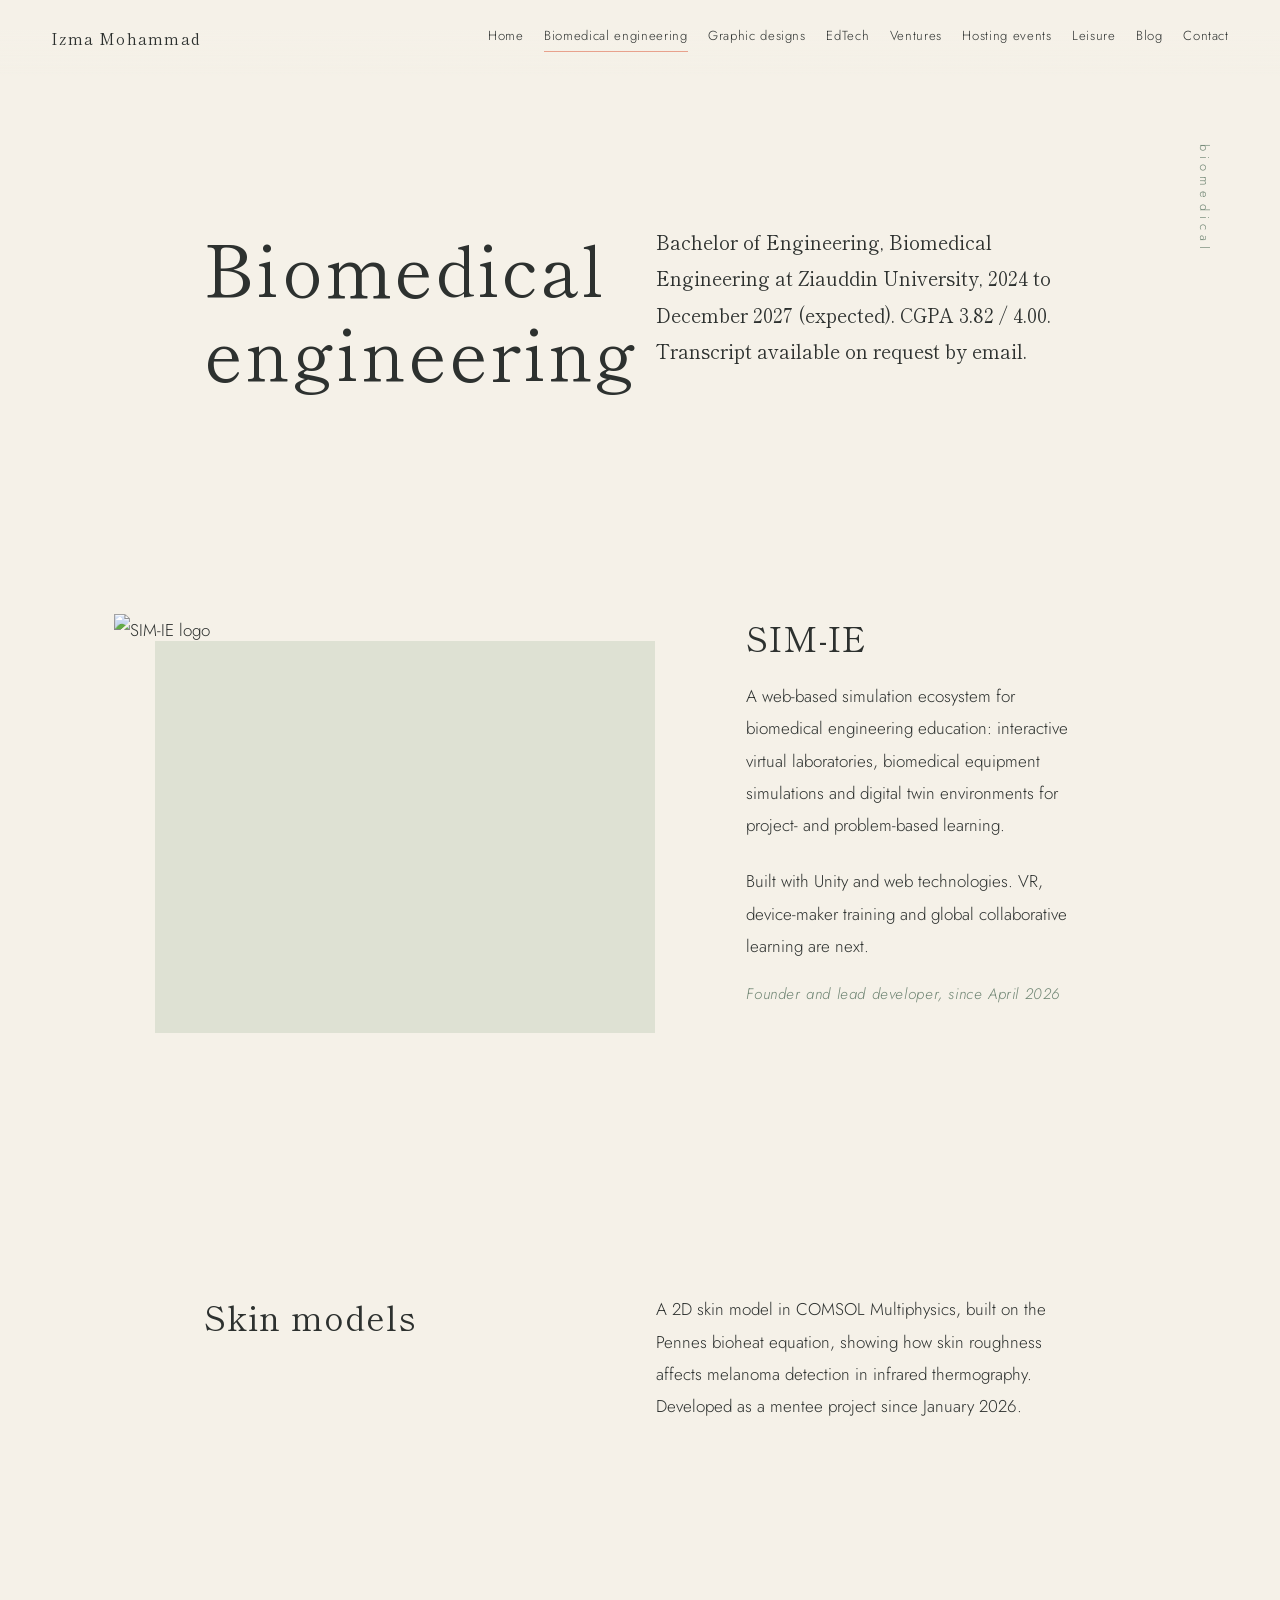
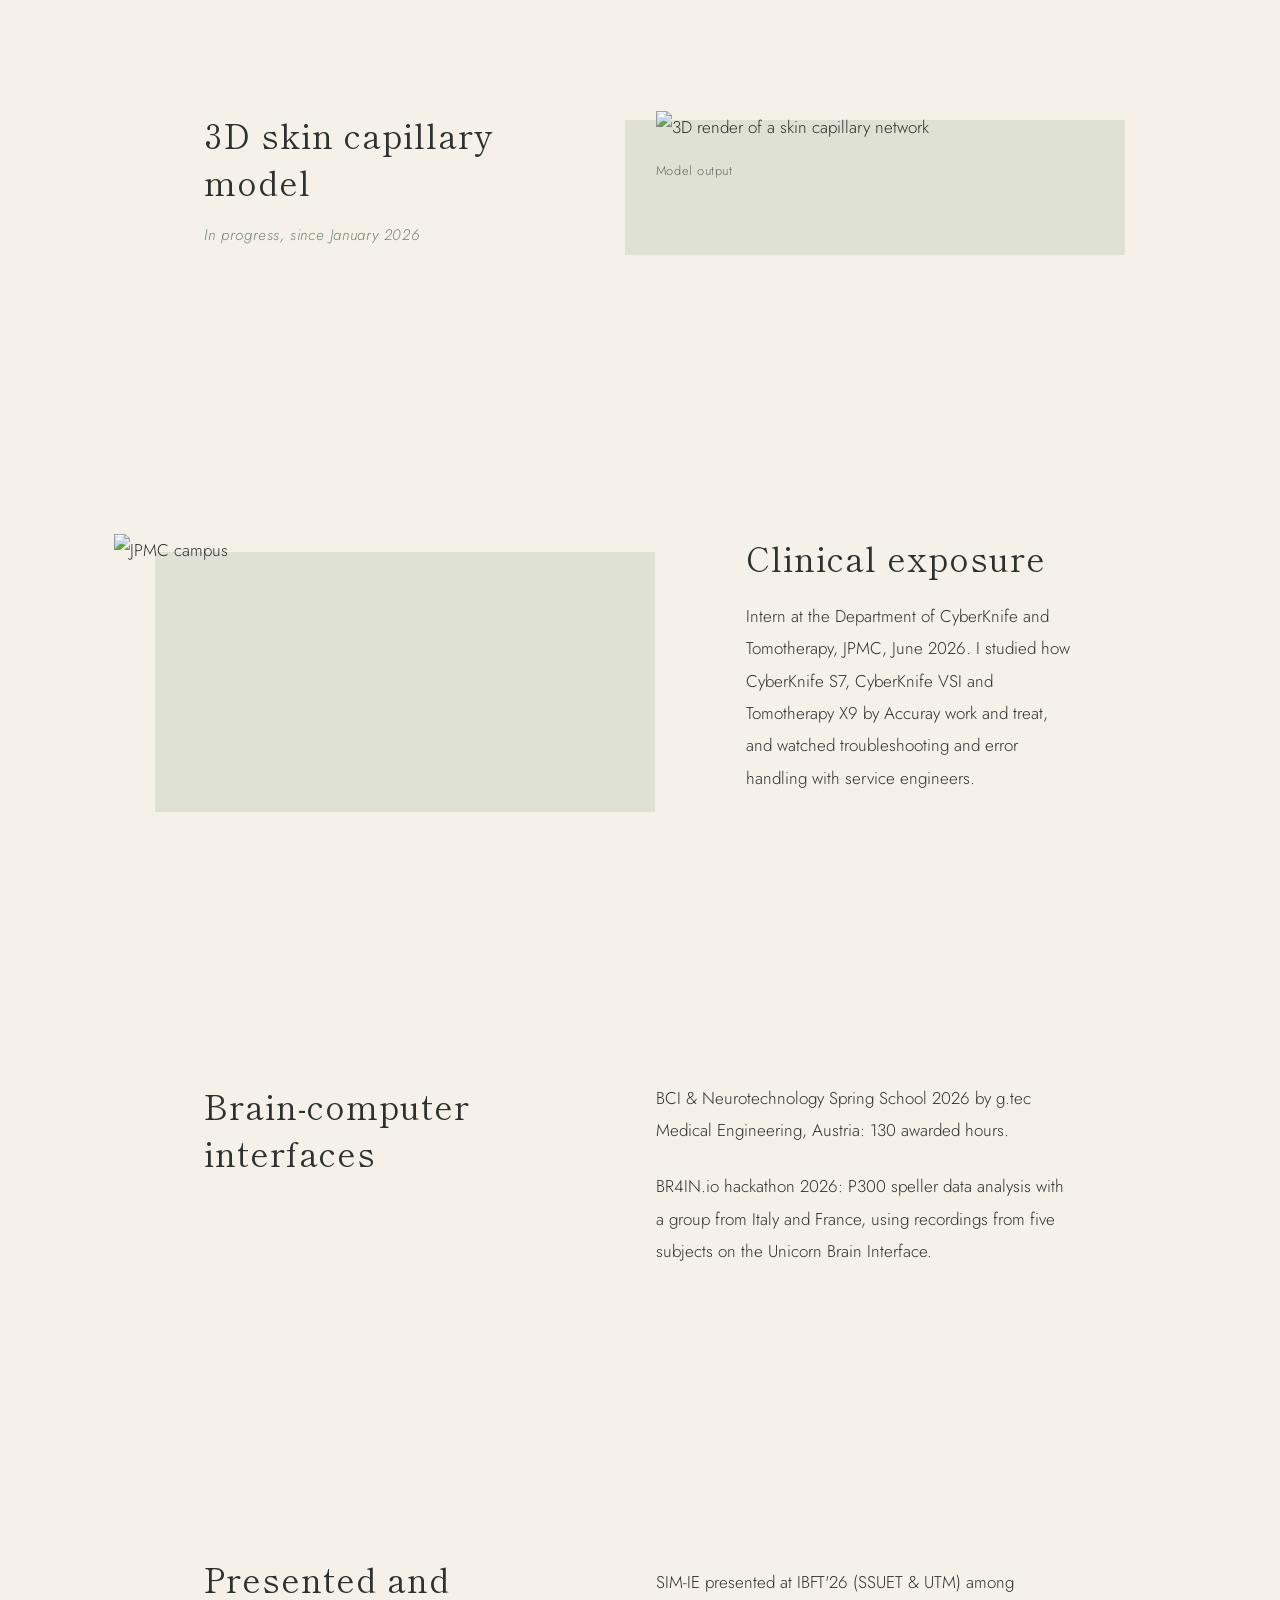
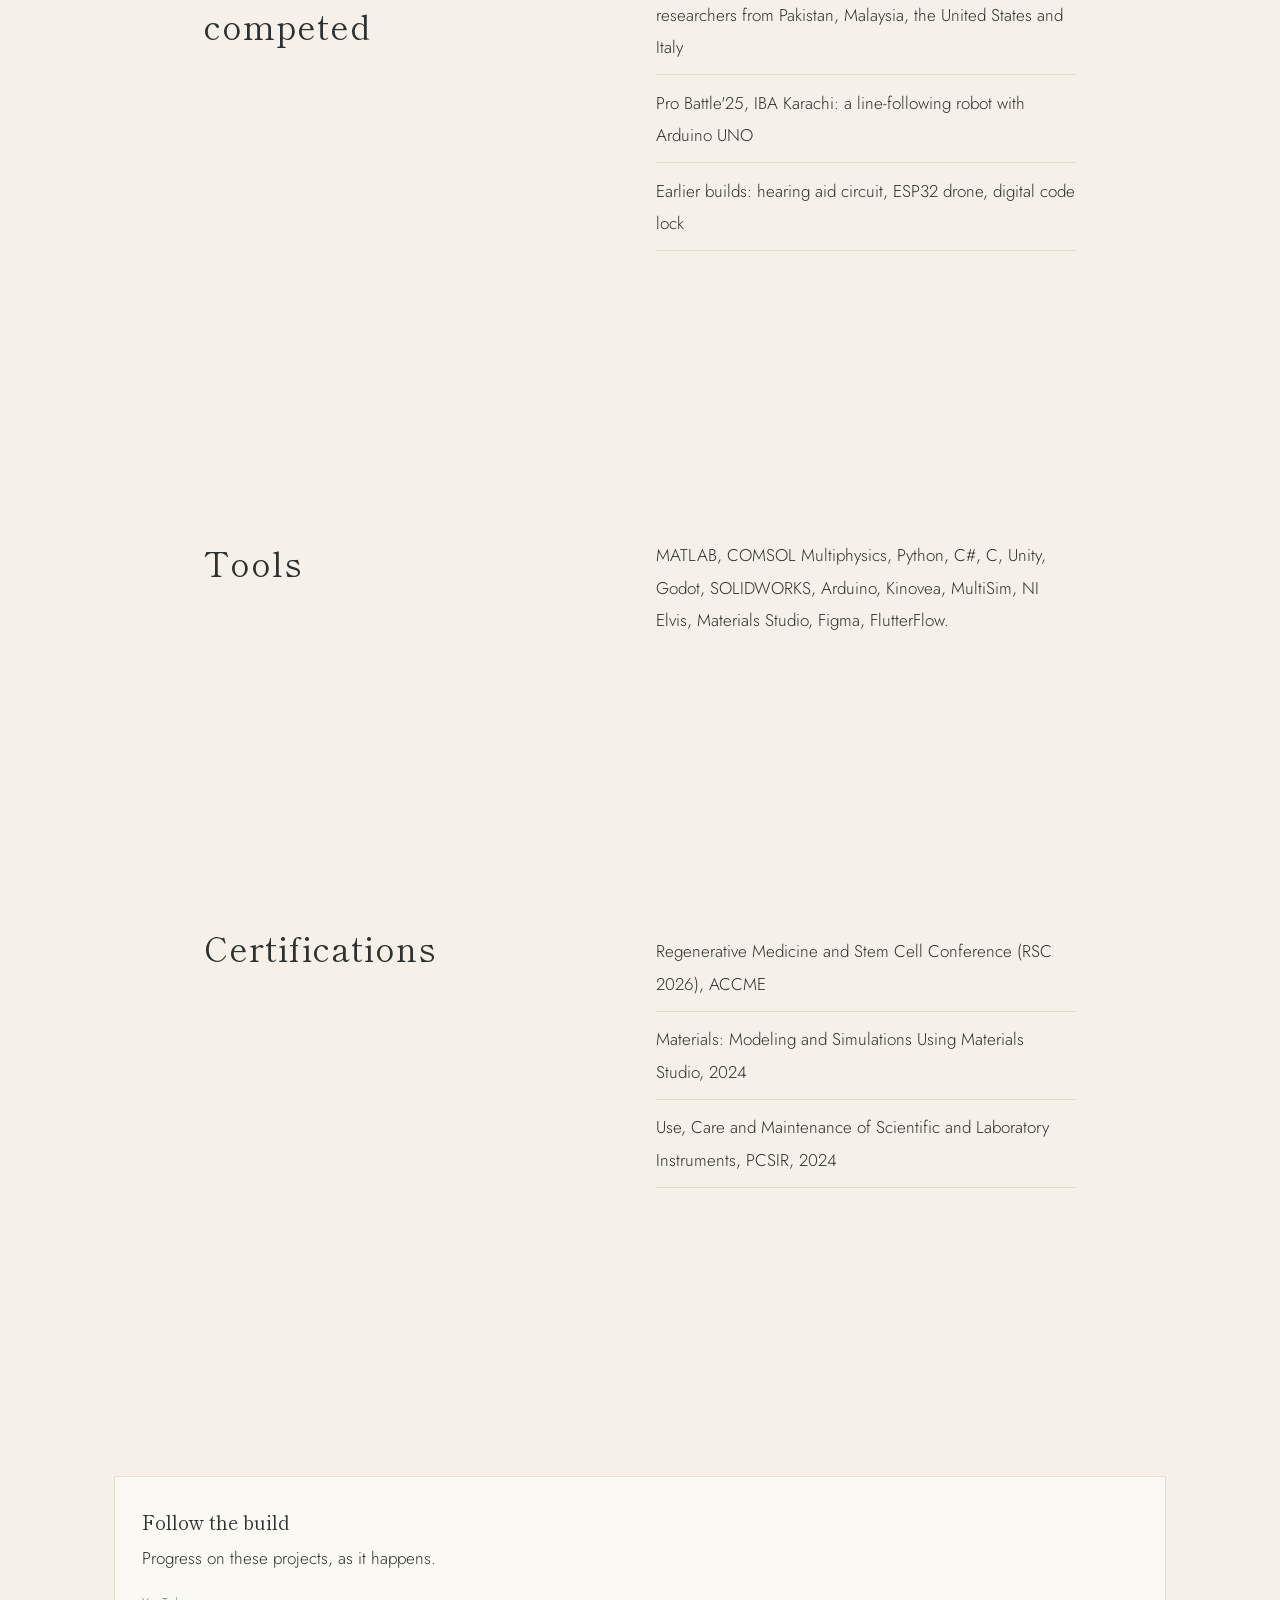
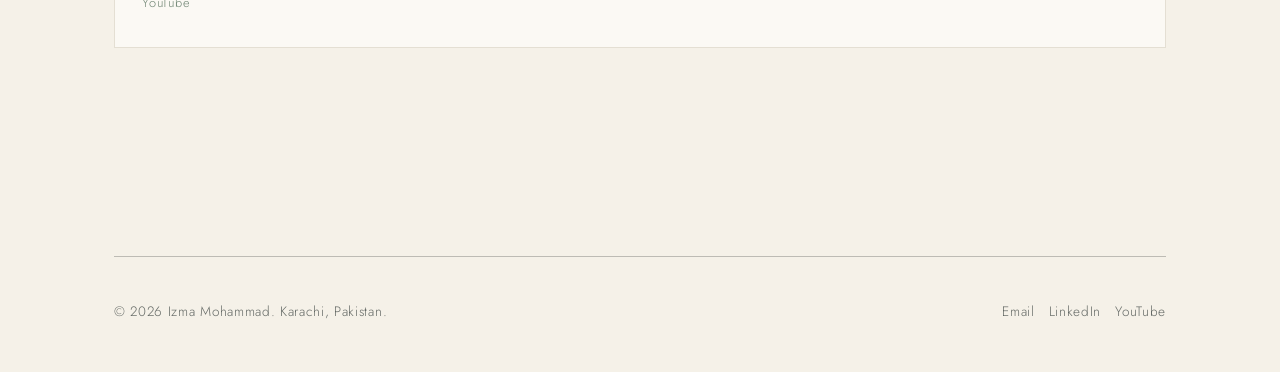
==== biomedical.html @ ef696639 "Add files via upload" ====
<!doctype html><html lang="en"><head><meta charset="utf-8"><meta name="viewport" content="width=device-width,initial-scale=1"><title>Biomedical engineering | Izma Mohammad</title><meta name="description" content="Simulation, digital twins, medical imaging models and clinical exposure."><meta name="theme-color" content="#F5F1E8"><link rel="icon" href="data:image/svg+xml,%3Csvg xmlns='http://www.w3.org/2000/svg' viewBox='0 0 32 32'%3E%3Ccircle cx='16' cy='16' r='11' fill='none' stroke='%23E8A18C' stroke-width='3'/%3E%3C/svg%3E"><link rel="preconnect" href="https://fonts.googleapis.com"><link rel="preconnect" href="https://fonts.gstatic.com" crossorigin><link href="https://fonts.googleapis.com/css2?family=Jost:wght@300;400&family=Shippori+Mincho:wght@400;500&display=swap" rel="stylesheet"><link rel="stylesheet" href="style.css"><script>document.documentElement.className="js"</script></head><body><header class="top"><a class="n" href="index.html">Izma Mohammad</a><button id="m" aria-expanded="false">Menu</button><nav id="nv"><a href="index.html">Home</a><a href="biomedical.html" aria-current=page>Biomedical engineering</a><a href="graphic-designs.html">Graphic designs</a><a href="edtech.html">EdTech</a><a href="ventures.html">Ventures</a><a href="hosting-events.html">Hosting events</a><a href="leisure.html">Leisure</a><a href="blog.html">Blog</a><a href="contact.html">Contact</a></nav></header><main><header class="ph"><div class="w"><div class="g"><div class="h"><h1>Biomedical engineering</h1></div><div class="b"><p class="in">Bachelor of Engineering, Biomedical Engineering at Ziauddin University, 2024 to December 2027 (expected). CGPA 3.82 / 4.00. Transcript available on request by email.</p></div></div></div><span class="vt" aria-hidden="true">biomedical</span></header><section class="sec" id="simie"><div class="w"><div class="g rw"><figure class="f rv "><img src="img/simie.jpg" alt="SIM-IE logo" loading="lazy"></figure><div class="t rv"><h2>SIM-IE</h2><p>A web-based simulation ecosystem for biomedical engineering education: interactive virtual laboratories, biomedical equipment simulations and digital twin environments for project- and problem-based learning.</p><p>Built with Unity and web technologies. VR, device-maker training and global collaborative learning are next.</p><p class="sg">Founder and lead developer, since April 2026</p></div></div></div></section><section class="sec"><div class="w"><div class="g"><div class="h rv"><h2>Skin models</h2></div><div class="b rv"><p>A 2D skin model in COMSOL Multiphysics, built on the Pennes bioheat equation, showing how skin roughness affects melanoma detection in infrared thermography. Developed as a mentee project since January 2026.</p></div></div></div></section><section class="sec" id="capillary"><div class="w"><div class="g rw fl"><figure class="f rv r"><img src="img/capillary.jpg" alt="3D render of a skin capillary network" loading="lazy"><figcaption>Model output</figcaption></figure><div class="t rv"><h2>3D skin capillary model</h2><p class="sg">In progress, since January 2026</p></div></div></div></section><section class="sec" id="jpmc"><div class="w"><div class="g rw"><figure class="f rv "><img src="img/jpmc.jpg" alt="JPMC campus" loading="lazy"></figure><div class="t rv"><h2>Clinical exposure</h2><p>Intern at the Department of CyberKnife and Tomotherapy, JPMC, June 2026. I studied how CyberKnife S7, CyberKnife VSI and Tomotherapy X9 by Accuray work and treat, and watched troubleshooting and error handling with service engineers.</p></div></div></div></section><section class="sec"><div class="w"><div class="g"><div class="h rv"><h2>Brain-computer interfaces</h2></div><div class="b rv"><p>BCI &amp; Neurotechnology Spring School 2026 by g.tec Medical Engineering, Austria: 130 awarded hours.</p><p>BR4IN.io hackathon 2026: P300 speller data analysis with a group from Italy and France, using recordings from five subjects on the Unicorn Brain Interface.</p></div></div></div></section><section class="sec"><div class="w"><div class="g"><div class="h rv"><h2>Presented and competed</h2></div><div class="b rv"><ul><li>SIM-IE presented at IBFT'26 (SSUET &amp; UTM) among researchers from Pakistan, Malaysia, the United States and Italy</li><li>Pro Battle'25, IBA Karachi: a line-following robot with Arduino UNO</li><li>Earlier builds: hearing aid circuit, ESP32 drone, digital code lock</li></ul></div></div></div></section><section class="sec"><div class="w"><div class="g"><div class="h rv"><h2>Tools</h2></div><div class="b rv"><p>MATLAB, COMSOL Multiphysics, Python, C#, C, Unity, Godot, SOLIDWORKS, Arduino, Kinovea, MultiSim, NI Elvis, Materials Studio, Figma, FlutterFlow.</p></div></div></div></section><section class="sec"><div class="w"><div class="g"><div class="h rv"><h2>Certifications</h2></div><div class="b rv"><ul><li>Regenerative Medicine and Stem Cell Conference (RSC 2026), ACCME</li><li>Materials: Modeling and Simulations Using Materials Studio, 2024</li><li>Use, Care and Maintenance of Scientific and Laboratory Instruments, PCSIR, 2024</li></ul></div></div></div></section><section class="sec"><div class="w"><div class="ls"><a class="lk" href="https://www.youtube.com/@greendreamstories" target="_blank" rel="noopener"><b>Follow the build</b>Progress on these projects, as it happens.<small>YouTube</small></a></div></div></section></main><footer><div class="w"><span>&copy; 2026 Izma Mohammad. Karachi, Pakistan.</span><span><a href="mailto:izmamohammad05@gmail.com">Email</a> &nbsp; <a href="https://www.linkedin.com/in/izma-mohammad/" target="_blank" rel="noopener">LinkedIn</a> &nbsp; <a href="https://www.youtube.com/@greendreamstories" target="_blank" rel="noopener">YouTube</a></span></div></footer><script src="app.js"></script></body></html>
---- style.css ----
:root{--c:#F5F1E8;--p:#FBF9F4;--s:#A9B8A1;--sd:#6F8573;--g:#BDBBB4;--k:#2D312F;--b:#E8A18C;--m:#636864;--d:'Shippori Mincho','Hiragino Mincho ProN',Georgia,serif;--t:'Jost','Helvetica Neue',Arial,sans-serif}
*{box-sizing:border-box;margin:0}
html{scroll-behavior:smooth}
body{background:var(--c);color:var(--k);font:300 1.0625rem/1.9 var(--t);-webkit-font-smoothing:antialiased}
a{color:inherit;text-decoration:none}
:focus-visible{outline:1px solid var(--b);outline-offset:4px}
img{max-width:100%}
.top{position:fixed;inset:0 0 auto;z-index:9;display:flex;justify-content:space-between;align-items:center;padding:1.5rem clamp(1.2rem,4vw,3.5rem);background:linear-gradient(var(--c) 40%,transparent)}
.n{font:400 .95rem var(--d);letter-spacing:.08em;position:relative;z-index:2}
nav{display:flex;gap:clamp(.8rem,1.6vw,1.8rem);font-size:.82rem;letter-spacing:.05em}
nav a{padding-bottom:3px;background:linear-gradient(var(--b),var(--b)) 0 100%/0 1px no-repeat;transition:background-size .6s}
nav a:hover,nav a[aria-current]{background-size:100% 1px}
#m{display:none;background:none;border:0;font:inherit;font-size:.82rem;letter-spacing:.05em;cursor:pointer;color:inherit;position:relative;z-index:2}
main{overflow:hidden}
.w{max-width:1180px;margin:0 auto;padding:0 clamp(1.4rem,6vw,4rem)}
.sec{padding:clamp(4.5rem,12vw,9rem) 0}
.rel{position:relative}
.g{display:grid;grid-template-columns:repeat(12,1fr);gap:0 2rem}
.h{grid-column:2/6}.b{grid-column:7/12}
h1{font:400 clamp(2.3rem,5.6vw,4.4rem)/1.2 var(--d);letter-spacing:.03em}
h2{font:400 clamp(1.4rem,2.8vw,2.1rem)/1.4 var(--d);letter-spacing:.03em;margin-bottom:1.2rem}
p+p{margin-top:1.4em}
.in{font:400 1.2rem/1.9 var(--d)}
.sg{font:italic 300 .95rem var(--t);color:var(--sd);letter-spacing:.04em}
ul{list-style:none;padding:0}
li{padding:.7rem 0;border-bottom:1px solid #E1DCCF}
.ul{background:linear-gradient(var(--b),var(--b)) 0 100%/100% 1px no-repeat;padding-bottom:2px;transition:background-size .6s}
.ul:hover{background-size:0 1px}
.ph{position:relative;padding:clamp(9rem,19vw,14rem) 0 clamp(2rem,6vw,5rem)}
.vt{position:absolute;right:clamp(1.4rem,5vw,4rem);top:9rem;writing-mode:vertical-rl;font-size:.8rem;letter-spacing:.4em;color:var(--sd)}
.rw .f{grid-column:1/7}.rw .t{grid-column:8/12;align-self:center}
.rw.fl .f{grid-column:7/13;order:2}.rw.fl .t{grid-column:2/6;order:1}
.f{position:relative;isolation:isolate}
.f img{display:block;width:100%;height:auto;filter:saturate(.85)}
.f::before{content:"";position:absolute;inset:7% -6% -7% 8%;background:var(--s);opacity:.3;z-index:-1}
.f.r::before{inset:7% 8% -7% -6%}
figcaption{font-size:.8rem;color:var(--m);margin-top:1rem;letter-spacing:.04em}
.ls{display:grid;grid-template-columns:repeat(auto-fit,minmax(250px,1fr));gap:1.4rem}
.lk{display:block;padding:2rem 1.7rem;background:var(--p);border:1px solid #E4DFD3;transition:border-color .7s,transform .7s}
a.lk:hover{border-color:var(--b);transform:translateY(-3px)}
.lk img{width:100%;aspect-ratio:4/3;object-fit:cover;margin-bottom:1.4rem}
.lk b{display:block;font:400 1.2rem/1.4 var(--d);margin-bottom:.4rem}
.lk small{display:block;margin-top:1rem;font-size:.8rem;letter-spacing:.06em;color:var(--sd)}
.bt{display:inline-block;padding:.95rem 2.4rem;border:1px solid var(--k);font-size:.85rem;letter-spacing:.14em;transition:background .6s,color .6s}
.bt:hover{background:var(--k);color:var(--c)}
.h2{max-width:1180px;margin:0 0 2.5rem;padding:0 clamp(1.4rem,6vw,4rem)}
.ik{text-align:center}.ik svg{width:min(88vw,360px);height:auto}.ik p{max-width:30em;margin:1.5rem auto 3rem}
.big{font:400 clamp(1.4rem,4.2vw,3rem)/1.3 var(--d);margin-bottom:3rem;word-break:break-word}
.hero{min-height:100svh;display:flex;flex-direction:column;align-items:center;justify-content:center;text-align:center;position:relative;isolation:isolate;padding:6rem 1.4rem 10rem}
.hero h1{font-size:clamp(2.8rem,10.5vw,9rem);line-height:1;letter-spacing:.05em;animation:nm 2.8s .4s both cubic-bezier(.2,.7,.2,1)}
.hero .bt{margin-top:3.5rem;animation:fi 1.8s 2.4s both}
.en{position:absolute;width:min(80vw,640px);left:50%;top:50%;transform:translate(-50%,-52%);z-index:-1;opacity:.55}
.en path{fill:none;stroke:var(--b);stroke-width:3;stroke-linecap:round;stroke-dasharray:1;stroke-dashoffset:1;animation:dr 4.6s .2s forwards ease-in-out}
.gd{position:absolute;bottom:1.6rem;left:50%;transform:translateX(-50%);display:flex;flex-direction:column;align-items:center;font-size:.78rem;letter-spacing:.12em;color:var(--m);animation:fi 1.8s 3.2s both}
.gd svg{width:58px;height:auto;animation:bob 4.4s ease-in-out infinite}
.sw{transform-origin:32px 22px;animation:sw 3.6s ease-in-out infinite}
.arm{transform-origin:40px 56px;animation:sw 3.6s ease-in-out infinite reverse}
.kj{position:absolute;right:3vw;top:2rem;font:400 clamp(9rem,28vw,24rem)/1 var(--d);color:var(--s);opacity:.18;pointer-events:none;user-select:none}
#karachi .b p{max-width:34em}
footer{padding:4rem 0 3rem;font-size:.85rem;letter-spacing:.05em;color:var(--m)}
footer .w{display:flex;justify-content:space-between;flex-wrap:wrap;gap:1rem}
footer .w::before{content:"";flex-basis:100%;border-top:1px solid var(--g);margin-bottom:1.6rem}
.js .rv{opacity:0;transition:opacity 1.6s ease}.js .rv.on{opacity:1}
@keyframes nm{from{opacity:0;letter-spacing:.2em;filter:blur(8px)}}
@keyframes fi{from{opacity:0}}
@keyframes dr{to{stroke-dashoffset:0}}
@keyframes bob{50%{transform:translateY(8px)}}
@keyframes sw{50%{transform:rotate(7deg)}}
@media(max-width:1100px){#m{display:block}nav{position:fixed;inset:0;background:var(--c);flex-direction:column;justify-content:center;align-items:center;font-size:1.1rem;gap:1.5rem;opacity:0;visibility:hidden;transition:opacity .5s,visibility .5s}nav.o{opacity:1;visibility:visible}}
@media(max-width:860px){.h,.b,.rw .f,.rw .t,.rw.fl .f,.rw.fl .t{grid-column:1/-1;order:0}.h,.rw .f{margin-bottom:2rem}.f::before,.f.r::before{inset:6% -3% -6% 6%}.vt{display:none}.kj{top:0}}
@media(prefers-reduced-motion:reduce){*{animation:none!important;transition:none!important}.en path{stroke-dashoffset:0}.js .rv{opacity:1}}
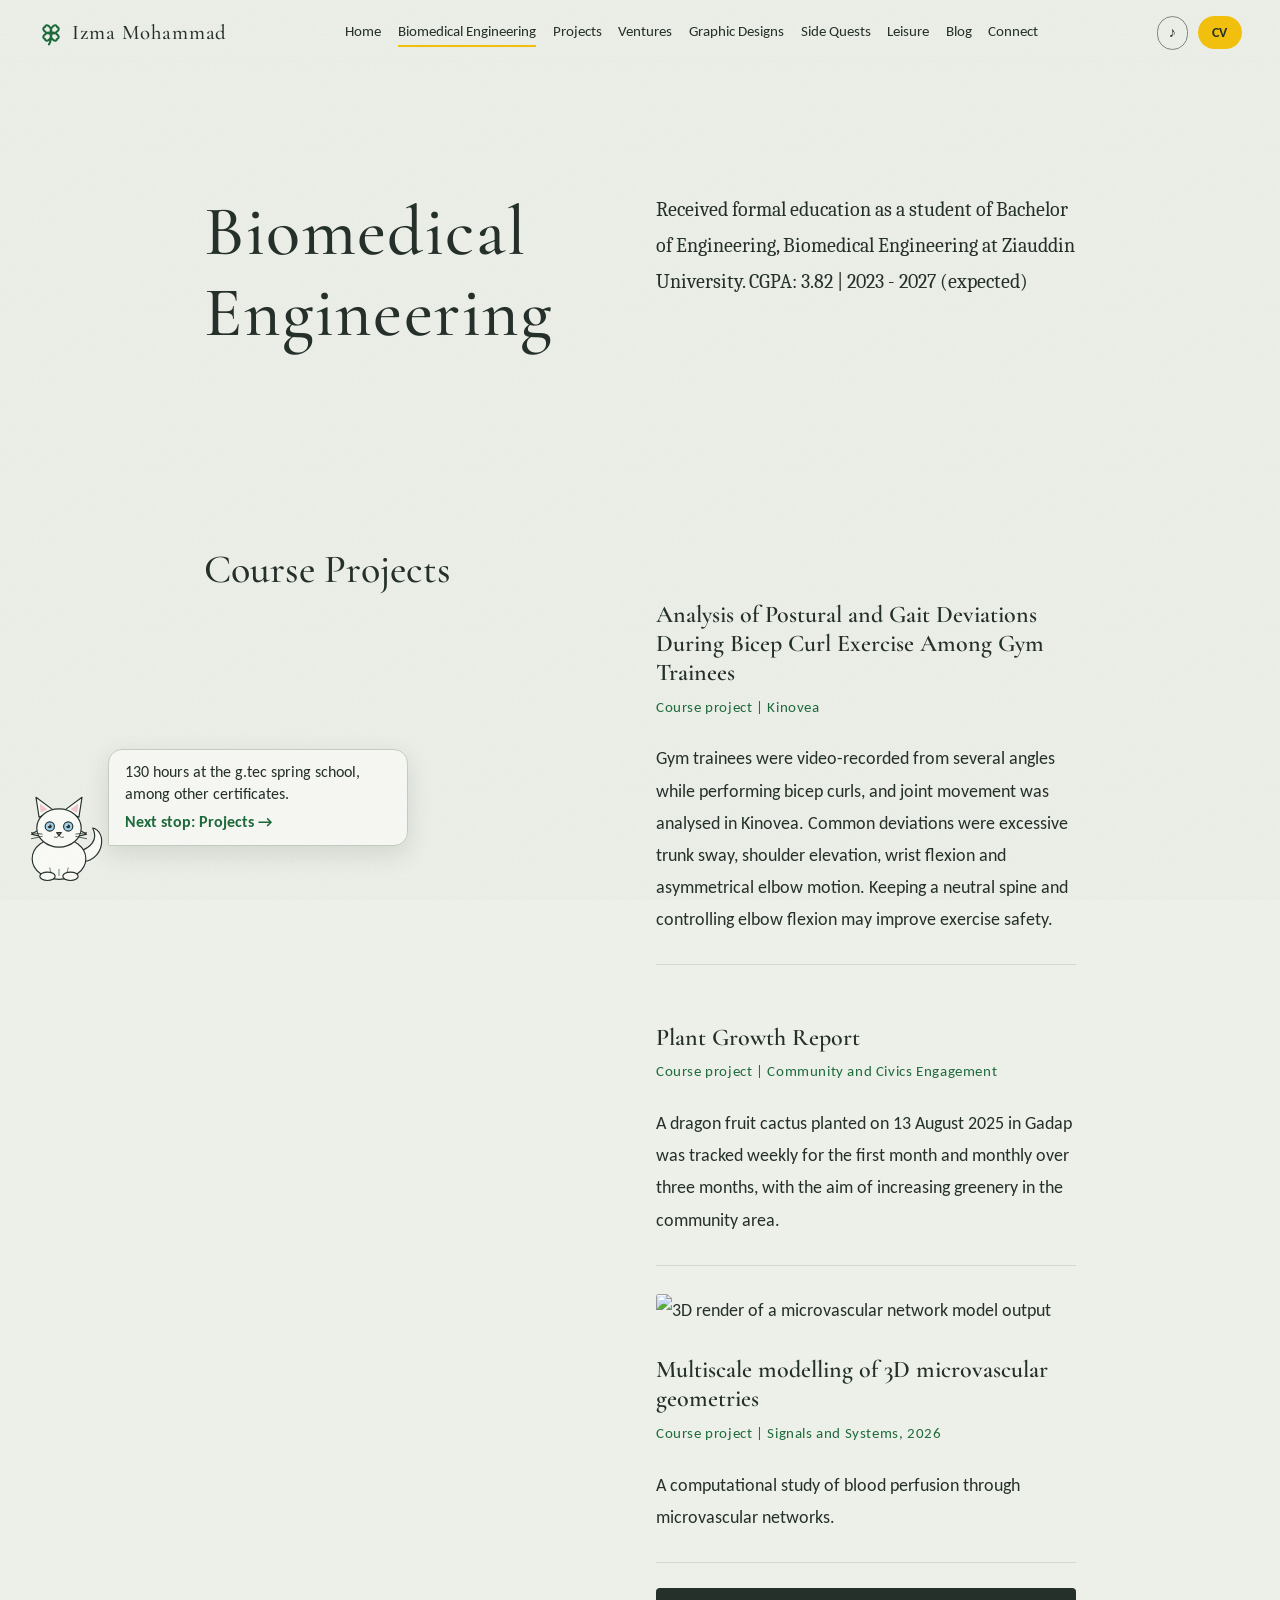
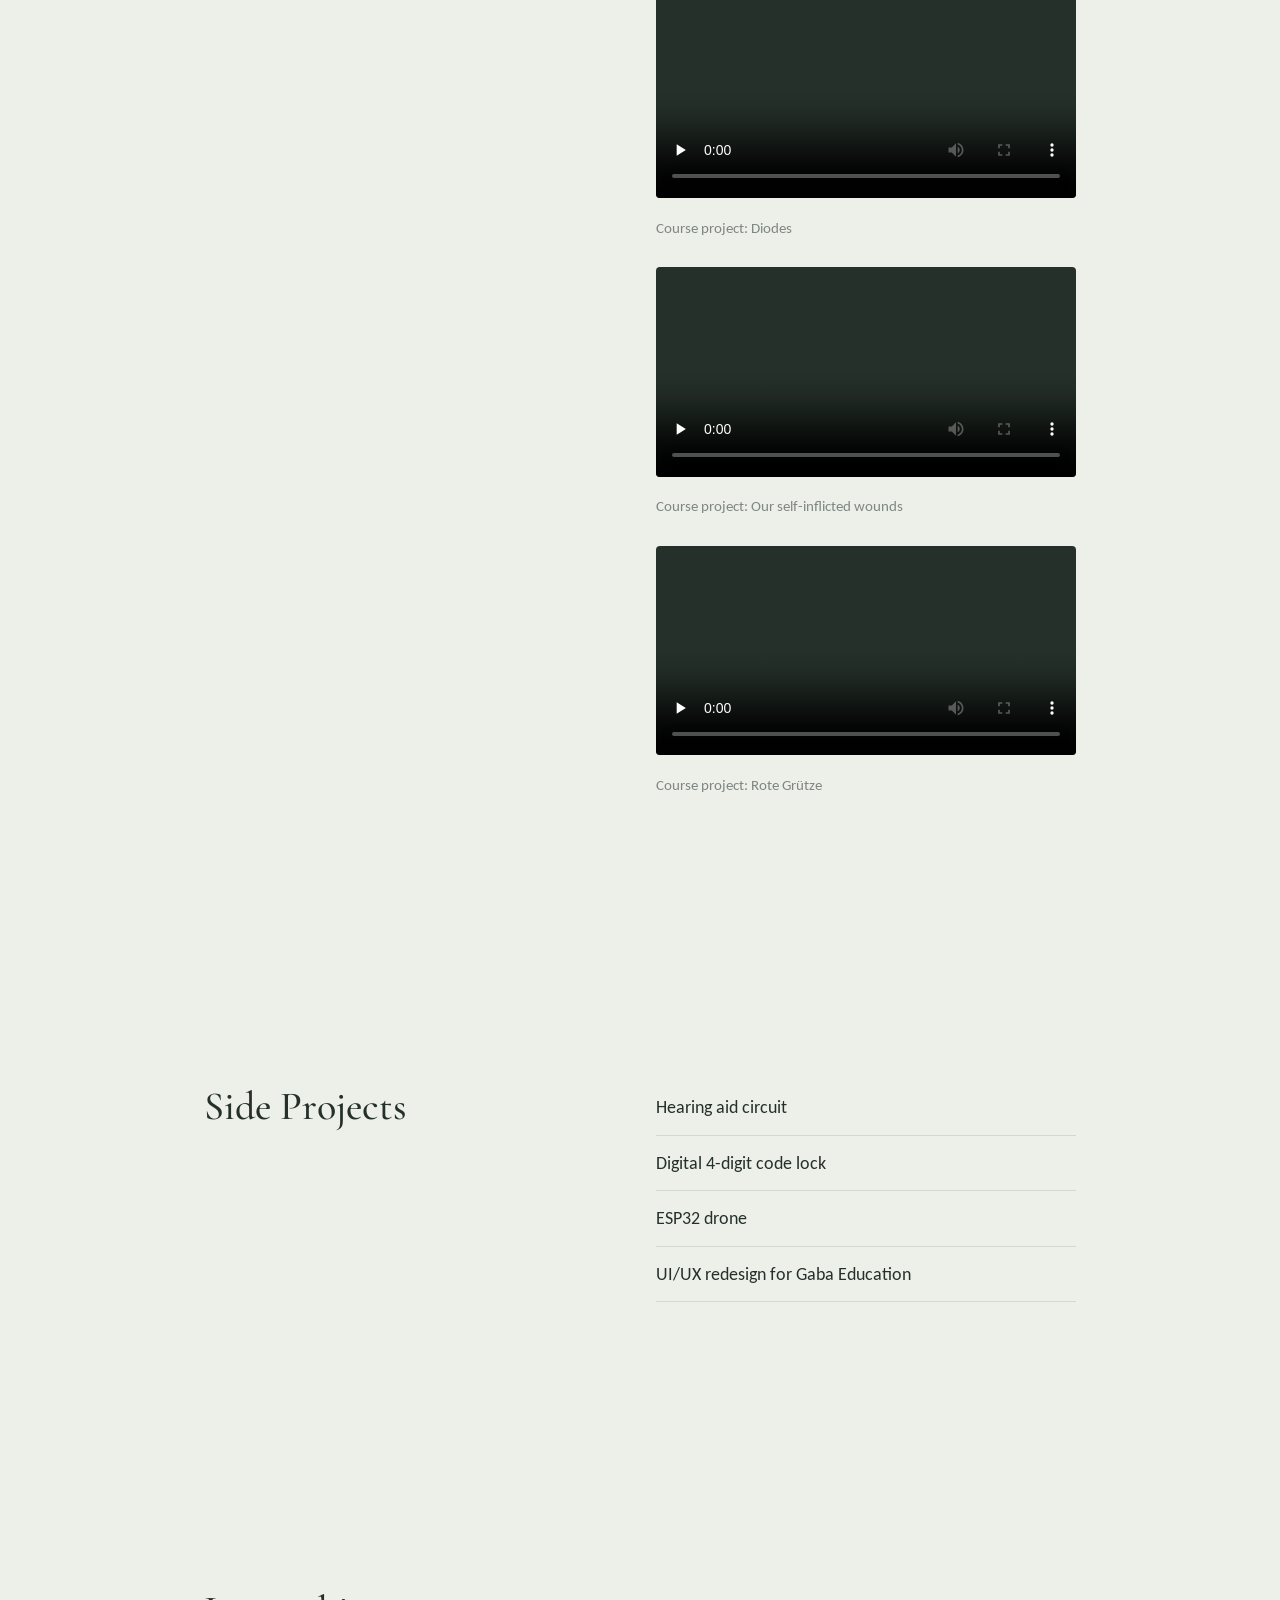
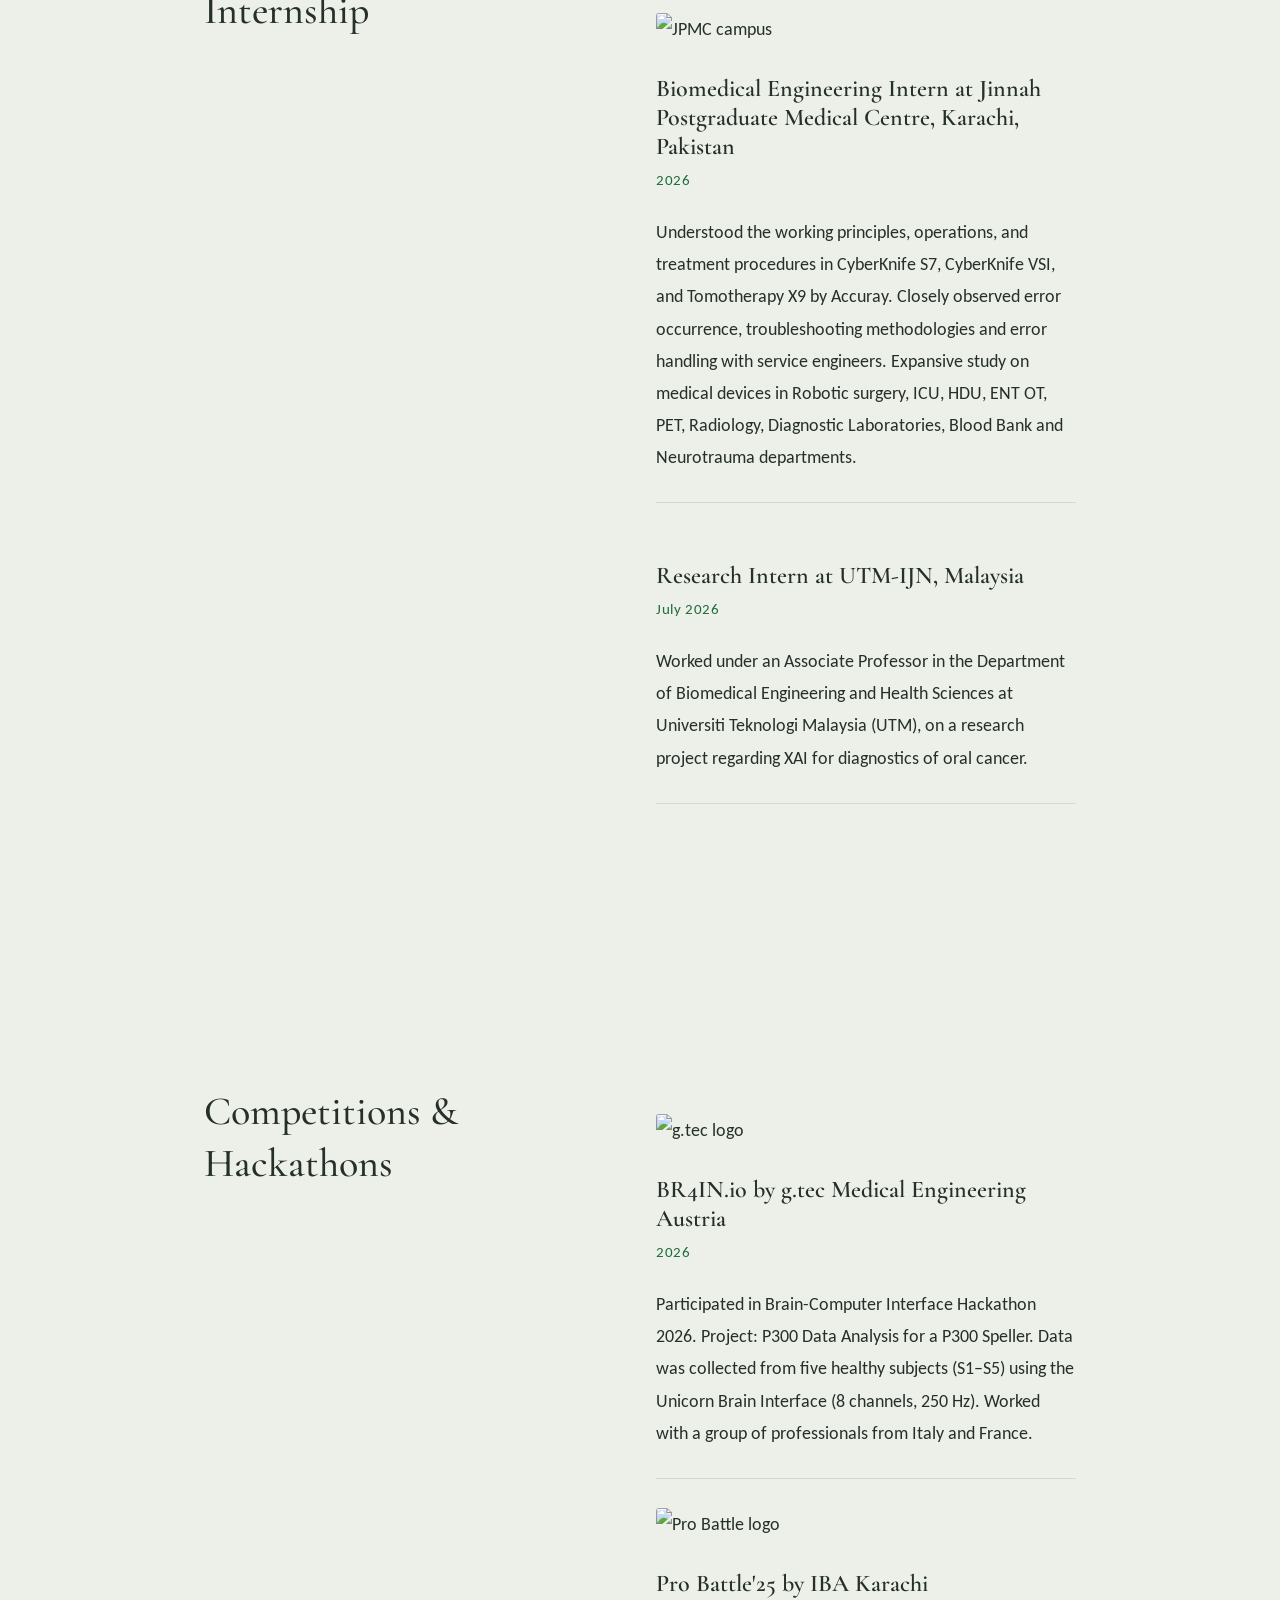
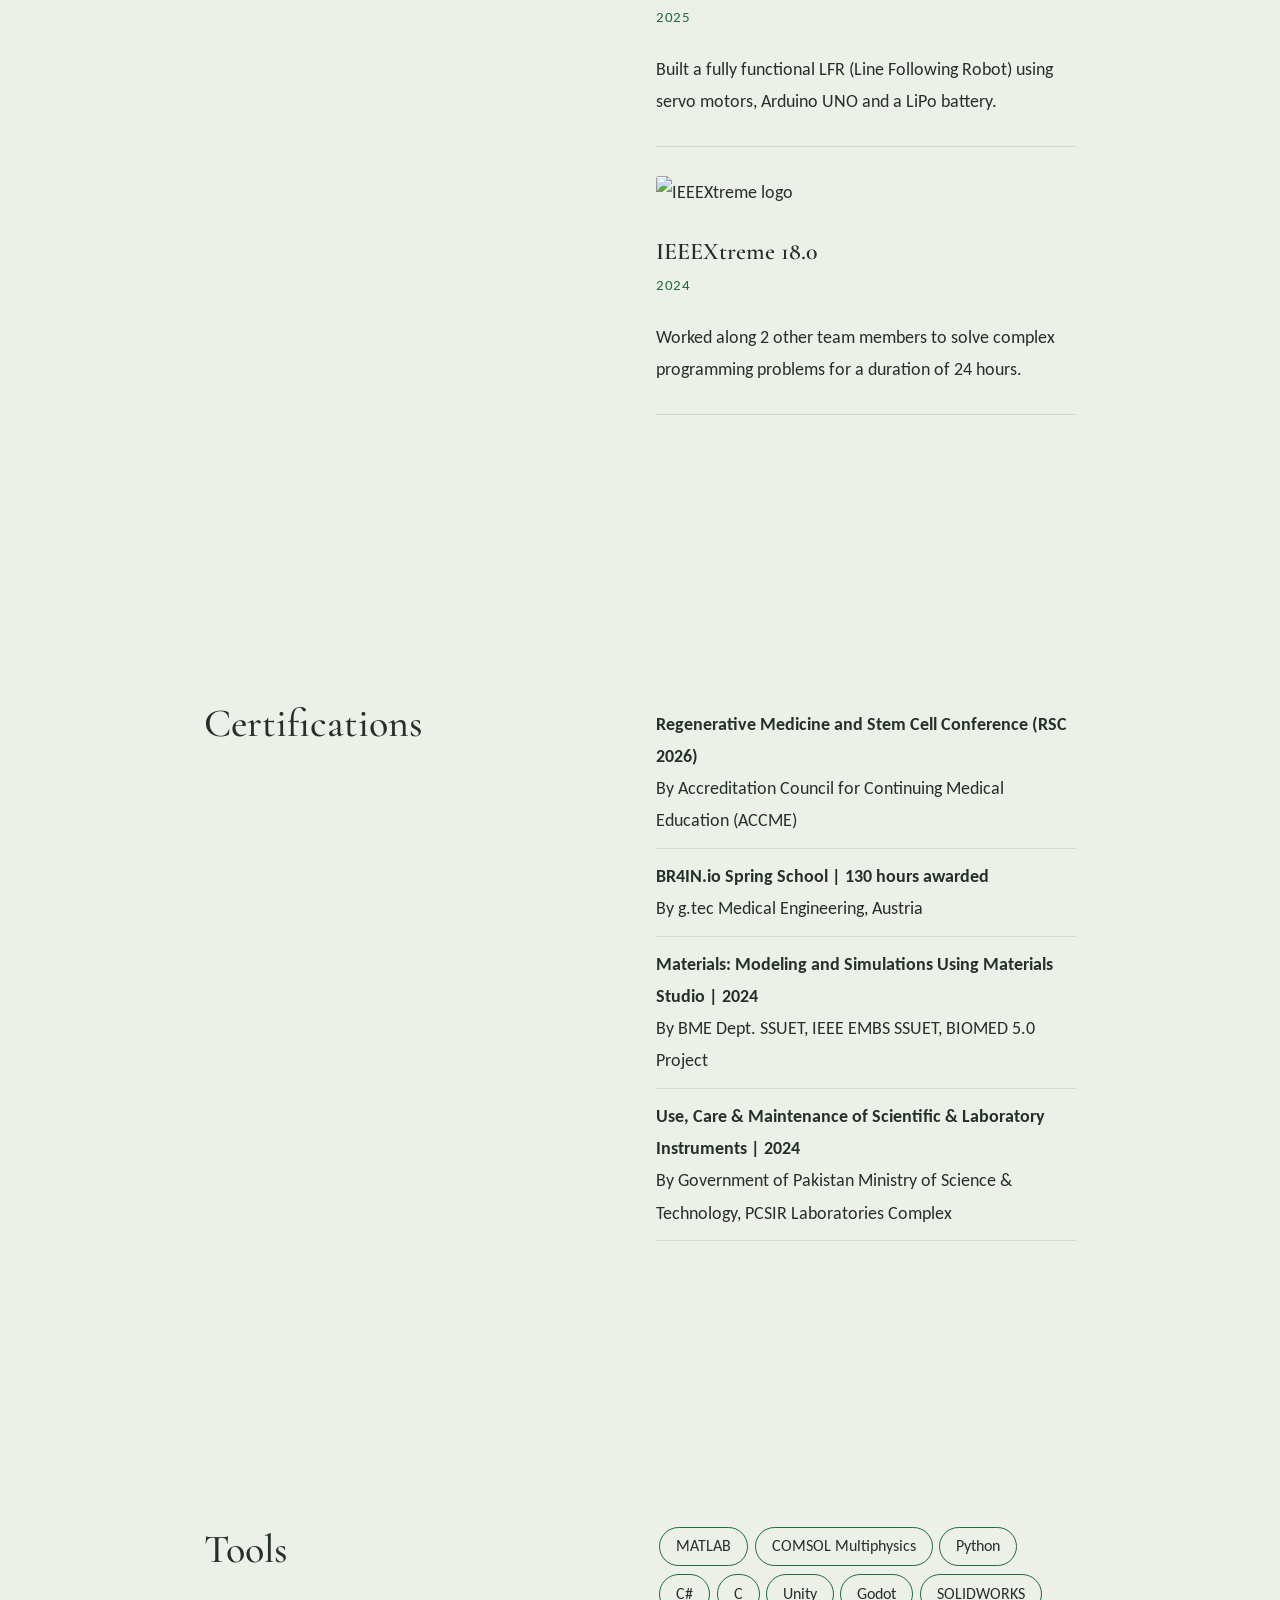
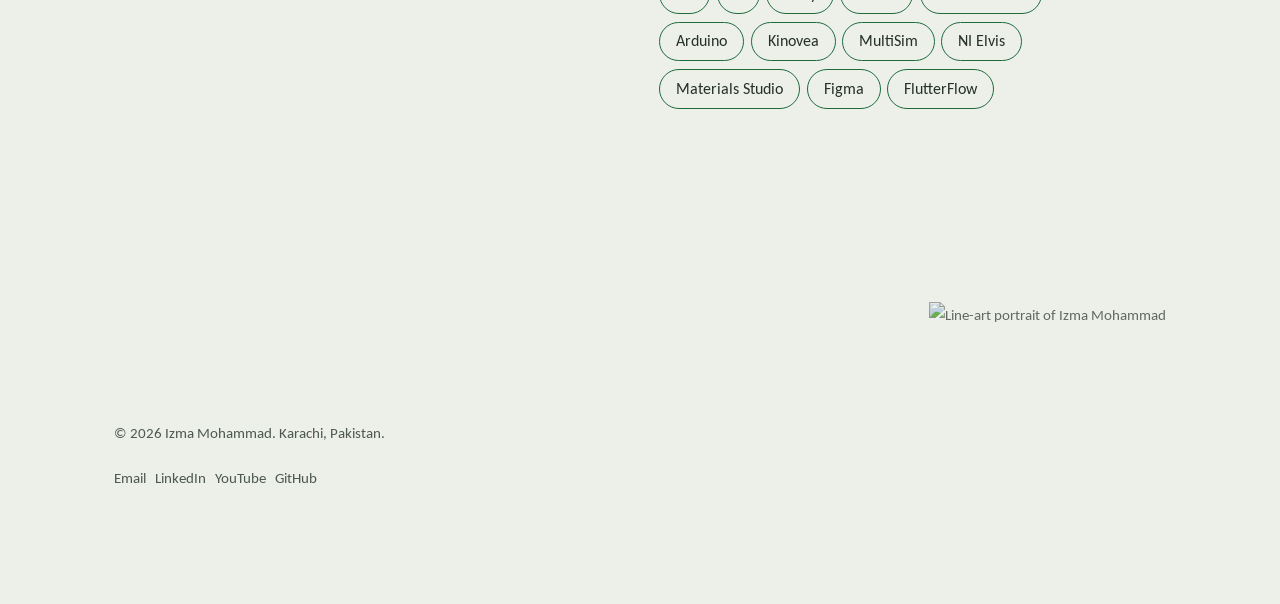
==== commit 46041e99: "Add files via upload" ====
--- a/biomedical.html
+++ b/biomedical.html
@@ -1 +1 @@
-<!doctype html><html lang="en"><head><meta charset="utf-8"><meta name="viewport" content="width=device-width,initial-scale=1"><title>Biomedical engineering | Izma Mohammad</title><meta name="description" content="Simulation, digital twins, medical imaging models and clinical exposure."><meta name="theme-color" content="#F5F1E8"><link rel="icon" href="data:image/svg+xml,%3Csvg xmlns='http://www.w3.org/2000/svg' viewBox='0 0 32 32'%3E%3Ccircle cx='16' cy='16' r='11' fill='none' stroke='%23E8A18C' stroke-width='3'/%3E%3C/svg%3E"><link rel="preconnect" href="https://fonts.googleapis.com"><link rel="preconnect" href="https://fonts.gstatic.com" crossorigin><link href="https://fonts.googleapis.com/css2?family=Jost:wght@300;400&family=Shippori+Mincho:wght@400;500&display=swap" rel="stylesheet"><link rel="stylesheet" href="style.css"><script>document.documentElement.className="js"</script></head><body><header class="top"><a class="n" href="index.html">Izma Mohammad</a><button id="m" aria-expanded="false">Menu</button><nav id="nv"><a href="index.html">Home</a><a href="biomedical.html" aria-current=page>Biomedical engineering</a><a href="graphic-designs.html">Graphic designs</a><a href="edtech.html">EdTech</a><a href="ventures.html">Ventures</a><a href="hosting-events.html">Hosting events</a><a href="leisure.html">Leisure</a><a href="blog.html">Blog</a><a href="contact.html">Contact</a></nav></header><main><header class="ph"><div class="w"><div class="g"><div class="h"><h1>Biomedical engineering</h1></div><div class="b"><p class="in">Bachelor of Engineering, Biomedical Engineering at Ziauddin University, 2024 to December 2027 (expected). CGPA 3.82 / 4.00. Transcript available on request by email.</p></div></div></div><span class="vt" aria-hidden="true">biomedical</span></header><section class="sec" id="simie"><div class="w"><div class="g rw"><figure class="f rv "><img src="img/simie.jpg" alt="SIM-IE logo" loading="lazy"></figure><div class="t rv"><h2>SIM-IE</h2><p>A web-based simulation ecosystem for biomedical engineering education: interactive virtual laboratories, biomedical equipment simulations and digital twin environments for project- and problem-based learning.</p><p>Built with Unity and web technologies. VR, device-maker training and global collaborative learning are next.</p><p class="sg">Founder and lead developer, since April 2026</p></div></div></div></section><section class="sec"><div class="w"><div class="g"><div class="h rv"><h2>Skin models</h2></div><div class="b rv"><p>A 2D skin model in COMSOL Multiphysics, built on the Pennes bioheat equation, showing how skin roughness affects melanoma detection in infrared thermography. Developed as a mentee project since January 2026.</p></div></div></div></section><section class="sec" id="capillary"><div class="w"><div class="g rw fl"><figure class="f rv r"><img src="img/capillary.jpg" alt="3D render of a skin capillary network" loading="lazy"><figcaption>Model output</figcaption></figure><div class="t rv"><h2>3D skin capillary model</h2><p class="sg">In progress, since January 2026</p></div></div></div></section><section class="sec" id="jpmc"><div class="w"><div class="g rw"><figure class="f rv "><img src="img/jpmc.jpg" alt="JPMC campus" loading="lazy"></figure><div class="t rv"><h2>Clinical exposure</h2><p>Intern at the Department of CyberKnife and Tomotherapy, JPMC, June 2026. I studied how CyberKnife S7, CyberKnife VSI and Tomotherapy X9 by Accuray work and treat, and watched troubleshooting and error handling with service engineers.</p></div></div></div></section><section class="sec"><div class="w"><div class="g"><div class="h rv"><h2>Brain-computer interfaces</h2></div><div class="b rv"><p>BCI &amp; Neurotechnology Spring School 2026 by g.tec Medical Engineering, Austria: 130 awarded hours.</p><p>BR4IN.io hackathon 2026: P300 speller data analysis with a group from Italy and France, using recordings from five subjects on the Unicorn Brain Interface.</p></div></div></div></section><section class="sec"><div class="w"><div class="g"><div class="h rv"><h2>Presented and competed</h2></div><div class="b rv"><ul><li>SIM-IE presented at IBFT'26 (SSUET &amp; UTM) among researchers from Pakistan, Malaysia, the United States and Italy</li><li>Pro Battle'25, IBA Karachi: a line-following robot with Arduino UNO</li><li>Earlier builds: hearing aid circuit, ESP32 drone, digital code lock</li></ul></div></div></div></section><section class="sec"><div class="w"><div class="g"><div class="h rv"><h2>Tools</h2></div><div class="b rv"><p>MATLAB, COMSOL Multiphysics, Python, C#, C, Unity, Godot, SOLIDWORKS, Arduino, Kinovea, MultiSim, NI Elvis, Materials Studio, Figma, FlutterFlow.</p></div></div></div></section><section class="sec"><div class="w"><div class="g"><div class="h rv"><h2>Certifications</h2></div><div class="b rv"><ul><li>Regenerative Medicine and Stem Cell Conference (RSC 2026), ACCME</li><li>Materials: Modeling and Simulations Using Materials Studio, 2024</li><li>Use, Care and Maintenance of Scientific and Laboratory Instruments, PCSIR, 2024</li></ul></div></div></div></section><section class="sec"><div class="w"><div class="ls"><a class="lk" href="https://www.youtube.com/@greendreamstories" target="_blank" rel="noopener"><b>Follow the build</b>Progress on these projects, as it happens.<small>YouTube</small></a></div></div></section></main><footer><div class="w"><span>&copy; 2026 Izma Mohammad. Karachi, Pakistan.</span><span><a href="mailto:izmamohammad05@gmail.com">Email</a> &nbsp; <a href="https://www.linkedin.com/in/izma-mohammad/" target="_blank" rel="noopener">LinkedIn</a> &nbsp; <a href="https://www.youtube.com/@greendreamstories" target="_blank" rel="noopener">YouTube</a></span></div></footer><script src="app.js"></script></body></html>+<!doctype html><html lang="en"><head><meta charset="utf-8"><meta name="viewport" content="width=device-width,initial-scale=1"><title>Biomedical Engineering | Izma Mohammad</title><meta name="description" content="Education, course projects, internships, hackathons, certifications and tools of Izma Mohammad, Biomedical Engineering student at Ziauddin University."><meta name="theme-color" content="#EDF0E9"><link rel="canonical" href="https://izmamohammad.com/biomedical.html"><meta property="og:title" content="Biomedical Engineering | Izma Mohammad"><meta property="og:description" content="Education, course projects, internships, hackathons, certifications and tools of Izma Mohammad, Biomedical Engineering student at Ziauddin University."><meta property="og:type" content="website"><meta property="og:image" content="https://izmamohammad.com/assets/qamaj.jpg"><link rel="icon" href="favicon.svg" type="image/svg+xml"><link rel="preconnect" href="https://fonts.googleapis.com"><link rel="preconnect" href="https://fonts.gstatic.com" crossorigin><link href="https://fonts.googleapis.com/css2?family=Caladea:ital,wght@0,400;0,700;1,400&family=Carlito:wght@400;700&family=Cormorant+Garamond:wght@400;500;600&display=swap" rel="stylesheet"><link rel="stylesheet" href="style.css"><script>document.documentElement.className="js"</script></head><body data-say="CGPA 3.82 in Biomedical Engineering. I am so proud of her."><header class="top"><a class="n" href="index.html"><img src="favicon.svg" alt="" width="26" height="26">Izma Mohammad</a><div class="tr"><button id="sd" aria-pressed="false" aria-label="Toggle soft kalimba music" title="Kalimba">&#9834;</button><a class="cv" href="assets/Izma-Mohammad-CV.pdf" download>CV</a><button id="m" aria-expanded="false">Menu</button></div><nav id="nv"><a href="index.html">Home</a><a href="biomedical.html" aria-current=page>Biomedical Engineering</a><a href="projects.html">Projects</a><a href="ventures.html">Ventures</a><a href="graphic-designs.html">Graphic Designs</a><a href="side-quests.html">Side Quests</a><a href="leisure.html">Leisure</a><a href="blog.html">Blog</a><a href="connect.html">Connect</a></nav></header><main><header class="ph"><div class="w"><div class="g"><div class="h"><h1>Biomedical Engineering</h1></div><div class="b"><p class="in">Received formal education as a student of Bachelor of Engineering, Biomedical Engineering at Ziauddin University. CGPA: 3.82 | 2023 - 2027 (expected)</p></div></div></div></header><section class="sec " id=course data-say="Her course projects range from gait analysis to a dragon fruit garden."><div class="w"><div class="g"><div class="h rv"><h2>Course Projects</h2></div><div class="b rv"><article class="it"><h3>Analysis of Postural and Gait Deviations During Bicep Curl Exercise Among Gym Trainees</h3><p class="mt">Course project | Kinovea</p><p>Gym trainees were video-recorded from several angles while performing bicep curls, and joint movement was analysed in Kinovea. Common deviations were excessive trunk sway, shoulder elevation, wrist flexion and asymmetrical elbow motion. Keeping a neutral spine and controlling elbow flexion may improve exercise safety.</p></article><article class="it"><h3>Plant Growth Report</h3><p class="mt">Course project | Community and Civics Engagement</p><p>A dragon fruit cactus planted on 13 August 2025 in Gadap was tracked weekly for the first month and monthly over three months, with the aim of increasing greenery in the community area.</p></article><article class="it"><img src=assets/capillary.jpg alt="3D render of a microvascular network model output" loading=lazy><h3>Multiscale modelling of 3D microvascular geometries</h3><p class="mt">Course project | Signals and Systems, 2026</p><p>A computational study of blood perfusion through microvascular networks.</p></article><figure class="vd"><video controls preload="none" poster="assets/v/diodes.jpg"><source src="assets/v/diodes.mp4" type="video/mp4"></video><figcaption>Course project: Diodes</figcaption></figure><figure class="vd"><video controls preload="none" poster="assets/v/wounds.jpg"><source src="assets/v/wounds.mp4" type="video/mp4"></video><figcaption>Course project: Our self-inflicted wounds</figcaption></figure><figure class="vd"><video controls preload="none" poster="assets/v/grutze.jpg"><source src="assets/v/grutze.mp4" type="video/mp4"></video><figcaption>Course project: Rote Gr&uuml;tze</figcaption></figure></div></div></div></section><section class="sec "><div class="w"><div class="g"><div class="h rv"><h2>Side Projects</h2></div><div class="b rv"><ul><li>Hearing aid circuit</li><li>Digital 4-digit code lock</li><li>ESP32 drone</li><li>UI/UX redesign for Gaba Education</li></ul></div></div></div></section><section class="sec " id=intern data-say="She interned at JPMC on CyberKnife and Tomotherapy systems, then did research in Malaysia."><div class="w"><div class="g"><div class="h rv"><h2>Internship</h2></div><div class="b rv"><article class="it"><img src=assets/jpmc.jpg alt="JPMC campus" loading=lazy><h3>Biomedical Engineering Intern at Jinnah Postgraduate Medical Centre, Karachi, Pakistan</h3><p class="mt">2026</p><p>Understood the working principles, operations, and treatment procedures in CyberKnife S7, CyberKnife VSI, and Tomotherapy X9 by Accuray. Closely observed error occurrence, troubleshooting methodologies and error handling with service engineers. Expansive study on medical devices in Robotic surgery, ICU, HDU, ENT OT, PET, Radiology, Diagnostic Laboratories, Blood Bank and Neurotrauma departments.</p></article><article class="it"><h3>Research Intern at UTM-IJN, Malaysia</h3><p class="mt">July 2026</p><p>Worked under an Associate Professor in the Department of Biomedical Engineering and Health Sciences at Universiti Teknologi Malaysia (UTM), on a research project regarding XAI for diagnostics of oral cancer.</p></article></div></div></div></section><section class="sec " id=comp data-say="A BCI hackathon with g.tec, a line-following robot, and a 24-hour coding contest."><div class="w"><div class="g"><div class="h rv"><h2>Competitions &amp; Hackathons</h2></div><div class="b rv"><article class="it"><img src=assets/gtec.jpg alt="g.tec logo" loading=lazy><h3>BR4IN.io by g.tec Medical Engineering Austria</h3><p class="mt">2026</p><p>Participated in Brain-Computer Interface Hackathon 2026. Project: P300 Data Analysis for a P300 Speller. Data was collected from five healthy subjects (S1&ndash;S5) using the Unicorn Brain Interface (8 channels, 250 Hz). Worked with a group of professionals from Italy and France.</p></article><article class="it"><img src=assets/iba.jpg alt="Pro Battle logo" loading=lazy><h3>Pro Battle'25 by IBA Karachi</h3><p class="mt">2025</p><p>Built a fully functional LFR (Line Following Robot) using servo motors, Arduino UNO and a LiPo battery.</p></article><article class="it"><img src=assets/ieeextreme.jpg alt="IEEEXtreme logo" loading=lazy><h3>IEEEXtreme 18.0</h3><p class="mt">2024</p><p>Worked along 2 other team members to solve complex programming problems for a duration of 24 hours.</p></article></div></div></div></section><section class="sec " id=cert data-say="130 hours at the g.tec spring school, among other certificates."><div class="w"><div class="g"><div class="h rv"><h2>Certifications</h2></div><div class="b rv"><ul><li><b>Regenerative Medicine and Stem Cell Conference (RSC 2026)</b><br>By Accreditation Council for Continuing Medical Education (ACCME)</li><li><b>BR4IN.io Spring School | 130 hours awarded</b><br>By g.tec Medical Engineering, Austria</li><li><b>Materials: Modeling and Simulations Using Materials Studio | 2024</b><br>By BME Dept. SSUET, IEEE EMBS SSUET, BIOMED 5.0 Project</li><li><b>Use, Care &amp; Maintenance of Scientific &amp; Laboratory Instruments | 2024</b><br>By Government of Pakistan Ministry of Science &amp; Technology, PCSIR Laboratories Complex</li></ul></div></div></div></section><section class="sec "><div class="w"><div class="g"><div class="h rv"><h2>Tools</h2></div><div class="b rv"><p class="chips"><span>MATLAB</span><span>COMSOL Multiphysics</span><span>Python</span><span>C#</span><span>C</span><span>Unity</span><span>Godot</span><span>SOLIDWORKS</span><span>Arduino</span><span>Kinovea</span><span>MultiSim</span><span>NI Elvis</span><span>Materials Studio</span><span>Figma</span><span>FlutterFlow</span></p></div></div></div></section></main><div id="mb" class="mb" role="status"><span id="ms">CGPA 3.82 in Biomedical Engineering. I am so proud of her.</span> <a id="mn" href="projects.html">Next stop: Projects &rarr;</a></div><div class="mn" id="mc" aria-hidden="true"><svg viewBox="0 0 120 132" aria-hidden="true" stroke="#25302A" stroke-width="1.5" stroke-linecap="round" stroke-linejoin="round"><path class="tl" d="M92 104C120 100 122 64 104 60C112 76 100 86 88 90" fill="#FBFCF8"/><ellipse cx="60" cy="100" rx="35" ry="27" fill="#FBFCF8"/><path d="M48 112l2 8M60 114v8M72 112l-2 8" opacity=".5"/><ellipse cx="45" cy="123" rx="10" ry="5.5" fill="#FBFCF8"/><ellipse cx="75" cy="123" rx="10" ry="5.5" fill="#FBFCF8"/><g class="hd"><path d="M34 46L30 20L53 37ZM86 46L90 20L67 37Z" fill="#FBFCF8"/><path d="M36 40L35 28L45 36ZM84 40L85 28L75 36Z" fill="#F2C9CC" stroke="none"/><ellipse cx="60" cy="60" rx="29" ry="25" fill="#FBFCF8"/><path d="M31 64L24 68L32 70M89 64L96 68L88 70" fill="#FBFCF8"/><g class="ey"><circle cx="48" cy="58" r="6" fill="#9ED3F2"/><circle cx="72" cy="58" r="6" fill="#9ED3F2"/><circle cx="48" cy="58" r="2.4" fill="#25302A" stroke="none"/><circle cx="72" cy="58" r="2.4" fill="#25302A" stroke="none"/><circle cx="46.5" cy="56.5" r="1" fill="#fff" stroke="none"/><circle cx="70.5" cy="56.5" r="1" fill="#fff" stroke="none"/></g><path d="M57 66h6l-3 4Z" fill="#E9A0A8"/><path d="M60 70q-3 4-6 2M60 70q3 4 6 2M38 68l-14 -2M38 71l-14 3M82 68l14-2M82 71l14 3" fill="none" stroke-width="1"/></g></svg></div><footer><div class="w"><div><p>&copy; 2026 Izma Mohammad. Karachi, Pakistan.</p><p><a href="mailto:izmamohammad05@gmail.com">Email</a> &nbsp; <a href="https://www.linkedin.com/in/izma-mohammad/" target="_blank" rel="noopener">LinkedIn</a> &nbsp; <a href="https://www.youtube.com/@greendreamstories" target="_blank" rel="noopener">YouTube</a> &nbsp; <a href="https://github.com/izma-m" target="_blank" rel="noopener">GitHub</a></p></div><img class="sub" src="assets/subtle.jpg" alt="Line-art portrait of Izma Mohammad" loading="lazy"></div></footer><script src="app.js"></script></body></html>
--- a/style.css
+++ b/style.css
@@ -1,71 +1,148 @@
-:root{--c:#F5F1E8;--p:#FBF9F4;--s:#A9B8A1;--sd:#6F8573;--g:#BDBBB4;--k:#2D312F;--b:#E8A18C;--m:#636864;--d:'Shippori Mincho','Hiragino Mincho ProN',Georgia,serif;--t:'Jost','Helvetica Neue',Arial,sans-serif}
+:root{--bg:#EDF0E9;--pp:#F8F9F5;--sg:#A8BEA2;--gr:#1E6B3C;--ye:#F4C20D;--ch:#25302A;--gy:#7F8782;--d:'Cormorant Garamond',Georgia,serif;--t:Carlito,Calibri,'Helvetica Neue',Arial,sans-serif;--s:Caladea,Cambria,Georgia,serif}
 *{box-sizing:border-box;margin:0}
 html{scroll-behavior:smooth}
-body{background:var(--c);color:var(--k);font:300 1.0625rem/1.9 var(--t);-webkit-font-smoothing:antialiased}
+body{background:var(--bg);color:var(--ch);font:400 1.15rem/1.75 var(--t);-webkit-font-smoothing:antialiased;padding-bottom:6rem}
+body::after{content:"";position:fixed;inset:0;pointer-events:none;z-index:60;opacity:.09;mix-blend-mode:multiply;background:url("data:image/svg+xml,%3Csvg xmlns='http://www.w3.org/2000/svg' width='160' height='160'%3E%3Cfilter id='n'%3E%3CfeTurbulence type='fractalNoise' baseFrequency='.8' numOctaves='2' stitchTiles='stitch'/%3E%3C/filter%3E%3Crect width='100%25' height='100%25' filter='url(%23n)'/%3E%3C/svg%3E")}
 a{color:inherit;text-decoration:none}
-:focus-visible{outline:1px solid var(--b);outline-offset:4px}
+:focus-visible{outline:2px solid var(--ye);outline-offset:3px}
 img{max-width:100%}
-.top{position:fixed;inset:0 0 auto;z-index:9;display:flex;justify-content:space-between;align-items:center;padding:1.5rem clamp(1.2rem,4vw,3.5rem);background:linear-gradient(var(--c) 40%,transparent)}
-.n{font:400 .95rem var(--d);letter-spacing:.08em;position:relative;z-index:2}
-nav{display:flex;gap:clamp(.8rem,1.6vw,1.8rem);font-size:.82rem;letter-spacing:.05em}
-nav a{padding-bottom:3px;background:linear-gradient(var(--b),var(--b)) 0 100%/0 1px no-repeat;transition:background-size .6s}
-nav a:hover,nav a[aria-current]{background-size:100% 1px}
-#m{display:none;background:none;border:0;font:inherit;font-size:.82rem;letter-spacing:.05em;cursor:pointer;color:inherit;position:relative;z-index:2}
+.sr{position:absolute;width:1px;height:1px;overflow:hidden;clip:rect(0 0 0 0)}
+.top{position:fixed;inset:0 0 auto;z-index:50;display:flex;justify-content:space-between;align-items:center;gap:1rem;padding:1rem clamp(1rem,3vw,2.5rem);background:linear-gradient(var(--bg) 55%,transparent)}
+.n{display:flex;align-items:center;gap:.5rem;font:500 1.3rem var(--d);letter-spacing:.04em;white-space:nowrap}
+nav{display:flex;gap:clamp(.7rem,1.3vw,1.4rem);font-size:.95rem}
+nav a{padding-bottom:2px;background:linear-gradient(var(--ye),var(--ye)) 0 100%/0 2px no-repeat;transition:background-size .5s}
+nav a:hover,nav a[aria-current]{background-size:100% 2px}
+.tr{display:flex;gap:.6rem;align-items:center;order:3}
+.cv{background:var(--ye);padding:.25rem .9rem;border-radius:99px;font-weight:700;font-size:.9rem;transition:background .4s,color .4s}
+.cv:hover{background:var(--ch);color:var(--ye)}
+#sd,#m{background:none;border:1px solid var(--gy);color:inherit;border-radius:99px;font:inherit;font-size:.9rem;padding:.2rem .7rem;cursor:pointer}
+#sd[aria-pressed=true]{background:var(--gr);color:#fff;border-color:var(--gr)}
+#m{display:none}
 main{overflow:hidden}
 .w{max-width:1180px;margin:0 auto;padding:0 clamp(1.4rem,6vw,4rem)}
-.sec{padding:clamp(4.5rem,12vw,9rem) 0}
-.rel{position:relative}
+.sec{padding:clamp(4.5rem,11vw,9rem) 0}
 .g{display:grid;grid-template-columns:repeat(12,1fr);gap:0 2rem}
 .h{grid-column:2/6}.b{grid-column:7/12}
-h1{font:400 clamp(2.3rem,5.6vw,4.4rem)/1.2 var(--d);letter-spacing:.03em}
-h2{font:400 clamp(1.4rem,2.8vw,2.1rem)/1.4 var(--d);letter-spacing:.03em;margin-bottom:1.2rem}
-p+p{margin-top:1.4em}
-.in{font:400 1.2rem/1.9 var(--d)}
-.sg{font:italic 300 .95rem var(--t);color:var(--sd);letter-spacing:.04em}
-ul{list-style:none;padding:0}
-li{padding:.7rem 0;border-bottom:1px solid #E1DCCF}
-.ul{background:linear-gradient(var(--b),var(--b)) 0 100%/100% 1px no-repeat;padding-bottom:2px;transition:background-size .6s}
-.ul:hover{background-size:0 1px}
-.ph{position:relative;padding:clamp(9rem,19vw,14rem) 0 clamp(2rem,6vw,5rem)}
-.vt{position:absolute;right:clamp(1.4rem,5vw,4rem);top:9rem;writing-mode:vertical-rl;font-size:.8rem;letter-spacing:.4em;color:var(--sd)}
-.rw .f{grid-column:1/7}.rw .t{grid-column:8/12;align-self:center}
-.rw.fl .f{grid-column:7/13;order:2}.rw.fl .t{grid-column:2/6;order:1}
-.f{position:relative;isolation:isolate}
-.f img{display:block;width:100%;height:auto;filter:saturate(.85)}
-.f::before{content:"";position:absolute;inset:7% -6% -7% 8%;background:var(--s);opacity:.3;z-index:-1}
-.f.r::before{inset:7% 8% -7% -6%}
-figcaption{font-size:.8rem;color:var(--m);margin-top:1rem;letter-spacing:.04em}
-.ls{display:grid;grid-template-columns:repeat(auto-fit,minmax(250px,1fr));gap:1.4rem}
-.lk{display:block;padding:2rem 1.7rem;background:var(--p);border:1px solid #E4DFD3;transition:border-color .7s,transform .7s}
-a.lk:hover{border-color:var(--b);transform:translateY(-3px)}
-.lk img{width:100%;aspect-ratio:4/3;object-fit:cover;margin-bottom:1.4rem}
-.lk b{display:block;font:400 1.2rem/1.4 var(--d);margin-bottom:.4rem}
-.lk small{display:block;margin-top:1rem;font-size:.8rem;letter-spacing:.06em;color:var(--sd)}
-.bt{display:inline-block;padding:.95rem 2.4rem;border:1px solid var(--k);font-size:.85rem;letter-spacing:.14em;transition:background .6s,color .6s}
-.bt:hover{background:var(--k);color:var(--c)}
-.h2{max-width:1180px;margin:0 0 2.5rem;padding:0 clamp(1.4rem,6vw,4rem)}
-.ik{text-align:center}.ik svg{width:min(88vw,360px);height:auto}.ik p{max-width:30em;margin:1.5rem auto 3rem}
-.big{font:400 clamp(1.4rem,4.2vw,3rem)/1.3 var(--d);margin-bottom:3rem;word-break:break-word}
-.hero{min-height:100svh;display:flex;flex-direction:column;align-items:center;justify-content:center;text-align:center;position:relative;isolation:isolate;padding:6rem 1.4rem 10rem}
-.hero h1{font-size:clamp(2.8rem,10.5vw,9rem);line-height:1;letter-spacing:.05em;animation:nm 2.8s .4s both cubic-bezier(.2,.7,.2,1)}
-.hero .bt{margin-top:3.5rem;animation:fi 1.8s 2.4s both}
-.en{position:absolute;width:min(80vw,640px);left:50%;top:50%;transform:translate(-50%,-52%);z-index:-1;opacity:.55}
-.en path{fill:none;stroke:var(--b);stroke-width:3;stroke-linecap:round;stroke-dasharray:1;stroke-dashoffset:1;animation:dr 4.6s .2s forwards ease-in-out}
-.gd{position:absolute;bottom:1.6rem;left:50%;transform:translateX(-50%);display:flex;flex-direction:column;align-items:center;font-size:.78rem;letter-spacing:.12em;color:var(--m);animation:fi 1.8s 3.2s both}
-.gd svg{width:58px;height:auto;animation:bob 4.4s ease-in-out infinite}
-.sw{transform-origin:32px 22px;animation:sw 3.6s ease-in-out infinite}
-.arm{transform-origin:40px 56px;animation:sw 3.6s ease-in-out infinite reverse}
-.kj{position:absolute;right:3vw;top:2rem;font:400 clamp(9rem,28vw,24rem)/1 var(--d);color:var(--s);opacity:.18;pointer-events:none;user-select:none}
-#karachi .b p{max-width:34em}
-footer{padding:4rem 0 3rem;font-size:.85rem;letter-spacing:.05em;color:var(--m)}
-footer .w{display:flex;justify-content:space-between;flex-wrap:wrap;gap:1rem}
-footer .w::before{content:"";flex-basis:100%;border-top:1px solid var(--g);margin-bottom:1.6rem}
-.js .rv{opacity:0;transition:opacity 1.6s ease}.js .rv.on{opacity:1}
-@keyframes nm{from{opacity:0;letter-spacing:.2em;filter:blur(8px)}}
+h1{font:500 clamp(2.4rem,5.6vw,4.4rem)/1.15 var(--d);letter-spacing:.02em}
+h2{font:500 clamp(1.7rem,3.2vw,2.5rem)/1.3 var(--d);margin-bottom:1rem}
+h3{font:600 1.5rem/1.3 var(--d)}
+p+p{margin-top:1.2em}
+.in{font:400 1.25rem/1.8 var(--s)}
+.ph{padding:clamp(8rem,17vw,12rem) 0 clamp(1rem,4vw,3rem)}
+.hero{min-height:100svh;display:flex;flex-direction:column;align-items:center;justify-content:center;text-align:center;padding:5rem 1.4rem;background:radial-gradient(55% 45% at 72% 28%,rgba(168,190,162,.6),transparent),radial-gradient(40% 40% at 18% 82%,rgba(244,194,13,.2),transparent)}
+.nm{font:500 clamp(1.5rem,3.4vw,2.6rem)/1.2 var(--d);letter-spacing:.14em;animation:fi 1.6s both;transition:opacity .9s}
+.nm.out{opacity:0}
+.q{font:500 clamp(1.7rem,4.4vw,3.4rem)/1.3 var(--d);min-height:1.4em}
+.q em{color:var(--gr);font-style:italic}
+.cu{display:inline-block;width:2px;height:1em;background:var(--ch);margin-left:3px;vertical-align:-.12em;animation:bk 1s steps(2) infinite}
+.lc{position:absolute;display:flex;flex-direction:column;align-items:center;gap:1.4rem;font:500 clamp(1.7rem,4.4vw,3.4rem) var(--d);opacity:0;pointer-events:none;transition:opacity 1.4s}
+.lc.on{opacity:1;pointer-events:auto}
+.yes,.bt{display:inline-block;background:var(--ye);color:var(--ch);padding:.7rem 2.4rem;border-radius:99px;font:700 1.1rem var(--t);letter-spacing:.08em;transition:transform .5s,background .5s,color .5s}
+.yes:hover,.bt:hover{background:var(--ch);color:var(--ye);transform:translateY(-3px)}
+.big{font:400 clamp(1.6rem,3.5vw,2.7rem)/1.4 var(--d);max-width:24em}
+.b2{grid-column:5/12;margin-top:3rem;font:400 1.2rem/1.8 var(--s)}
+.pc{grid-column:1/6;background:#fff;padding:.9rem .9rem 0;box-shadow:0 20px 40px rgba(37,48,42,.14)}
+.pc img{display:block;width:100%;aspect-ratio:3/4;object-fit:cover}
+.pc figcaption{display:flex;gap:.4rem;align-items:center;padding:.9rem 0;font:italic 1.05rem var(--s)}
+.js .pc.rv{transform:translateY(40px) rotate(-9deg)}
+.js .pc.rv.on{transform:rotate(-2.5deg);transition:opacity 1.4s,transform 1.8s cubic-bezier(.2,.7,.2,1)}
+.kg{align-items:center}
+.nb{grid-column:7/13;padding:1.9rem 1.6rem 1.9rem 3.3rem;background:#FBFCF8 linear-gradient(90deg,transparent 2.6rem,rgba(30,107,60,.4) 2.6rem,rgba(30,107,60,.4) calc(2.6rem + 1px),transparent calc(2.6rem + 1px)),repeating-linear-gradient(transparent 0 1.7rem,rgba(127,135,130,.28) 1.7rem calc(1.7rem + 1px));font:italic 400 1.05rem/1.7rem var(--s);box-shadow:0 12px 30px rgba(37,48,42,.08)}
+.nb p+p{margin-top:1.7rem}
+.cs{display:grid;grid-template-columns:repeat(auto-fit,minmax(165px,1fr));gap:1.4rem;margin-top:2.5rem}
+.bs{grid-template-columns:repeat(auto-fit,minmax(215px,1fr))}
+.fc{perspective:900px;aspect-ratio:3/4;background:none;border:0;padding:0;cursor:pointer;font:inherit;color:inherit}
+.fi{display:block;position:relative;width:100%;height:100%;transition:transform 1.1s cubic-bezier(.2,.7,.2,1);transform-style:preserve-3d}
+.ff,.fb{position:absolute;inset:0;display:flex;flex-direction:column;align-items:center;justify-content:center;gap:1rem;padding:1rem;border-radius:6px;backface-visibility:hidden;-webkit-backface-visibility:hidden}
+.ff{background:var(--pp);border:1px solid #D6DDD2}
+.ff svg{width:62%}
+.ff b{font:600 1.3rem var(--d)}
+.fb{background:var(--sg);transform:rotateY(180deg);font-size:1.05rem}
+.fb b{font:600 1.7rem var(--d)}
+.lg:hover .fi,.lg:focus-visible .fi,.lg.on .fi{transform:rotateY(180deg)}
+.bc .fi{transform:rotateY(180deg)}
+.bc .fb{background:#DCE3D7;transform:none;border:1px solid #CBD4C6}
+.bc:hover .fi,.bc:focus-visible .fi{transform:none}
+.bc .ff img{width:100%;height:68%;object-fit:cover;border-radius:3px}
+@media(hover:none){.bc .fi{transform:none}}
+dialog{border:0;border-radius:10px;padding:1.6rem;width:min(92vw,460px);background:var(--pp);color:var(--ch);margin:auto}
+dialog::backdrop{background:rgba(37,48,42,.6)}
+dialog img{width:100%;max-height:42vh;object-fit:contain;background:#E6ECE2;margin-bottom:1rem}
+dialog p{margin:.4rem 0 1.2rem}
+.x{position:absolute;right:.8rem;top:.4rem;background:none;border:0;font-size:1.8rem;cursor:pointer;color:var(--gy)}
+.cf{text-align:center;background:linear-gradient(transparent,rgba(168,190,162,.4))}
+.cf svg{width:min(88vw,420px);height:auto}
+.st{stroke-dasharray:4 5;animation:sm 3s linear infinite}
+.hr{animation:bt 2.4s ease-in-out infinite;transform-origin:160px 45px}
+.cf h2{margin:1rem 0 1.6rem}
+.it{padding:1.8rem 0;border-bottom:1px solid #D2DACD}
+.it img{display:block;max-width:100%;max-height:300px;width:auto;margin-bottom:1.1rem;border-radius:3px}
+.mt{color:var(--gr);font-size:.95rem;letter-spacing:.04em;margin:.2rem 0 .6rem}
+.vd{margin-top:1.6rem}.vd video{width:100%;background:#25302A;border-radius:4px}
+.vd figcaption{font-size:.95rem;color:var(--gy);margin-top:.4rem}
+ul{list-style:none;padding:0}li{padding:.7rem 0;border-bottom:1px solid #D2DACD}
+.chips span{display:inline-block;margin:.25rem .2rem;padding:.3rem 1rem;border:1px solid var(--gr);border-radius:99px;font-size:1rem}
+.ls{display:grid;grid-template-columns:repeat(auto-fit,minmax(220px,1fr));gap:1.2rem}
+.lk{display:block;padding:1.6rem;background:var(--pp);border:1px solid #D6DDD2;transition:border-color .5s,transform .5s}
+.lk:hover{border-color:var(--gr);transform:translateY(-3px)}
+.lk b{display:block;font:600 1.4rem var(--d)}
+footer{padding:3rem 0 1rem;font-size:.95rem;color:#4E5852}
+footer .w{display:flex;justify-content:space-between;align-items:flex-end;gap:1rem;flex-wrap:wrap}
+.sub{height:190px;width:auto;mix-blend-mode:multiply;opacity:.85}
+.mn{position:fixed;left:.8rem;bottom:.4rem;width:92px;z-index:40;pointer-events:none}
+.mn svg{width:100%;height:auto;animation:bob 4s ease-in-out infinite}
+.tl{transform-origin:92px 104px;animation:tw 3s ease-in-out infinite}
+.ey{transform-origin:60px 58px;animation:bl 5s infinite}
+.mb{position:fixed;left:108px;bottom:3.4rem;max-width:min(300px,calc(100vw - 124px));padding:.7rem 1rem;background:var(--pp);border:1px solid #C5CFC0;border-radius:14px 14px 14px 2px;font-size:.98rem;line-height:1.4;z-index:40;box-shadow:0 8px 24px rgba(37,48,42,.12);transition:opacity .5s}
+.mb.sw{opacity:0}
+.mb a{display:block;margin-top:.4rem;color:var(--gr);font-weight:700}
+.js .rv{opacity:0;transition:opacity 1.5s ease}.js .rv.on{opacity:1}
 @keyframes fi{from{opacity:0}}
-@keyframes dr{to{stroke-dashoffset:0}}
-@keyframes bob{50%{transform:translateY(8px)}}
-@keyframes sw{50%{transform:rotate(7deg)}}
-@media(max-width:1100px){#m{display:block}nav{position:fixed;inset:0;background:var(--c);flex-direction:column;justify-content:center;align-items:center;font-size:1.1rem;gap:1.5rem;opacity:0;visibility:hidden;transition:opacity .5s,visibility .5s}nav.o{opacity:1;visibility:visible}}
-@media(max-width:860px){.h,.b,.rw .f,.rw .t,.rw.fl .f,.rw.fl .t{grid-column:1/-1;order:0}.h,.rw .f{margin-bottom:2rem}.f::before,.f.r::before{inset:6% -3% -6% 6%}.vt{display:none}.kj{top:0}}
-@media(prefers-reduced-motion:reduce){*{animation:none!important;transition:none!important}.en path{stroke-dashoffset:0}.js .rv{opacity:1}}
+@keyframes bk{to{visibility:hidden}}
+@keyframes bob{50%{transform:translateY(5px)}}
+@keyframes tw{50%{transform:rotate(9deg)}}
+@keyframes bl{0%,94%,100%{transform:scaleY(1)}97%{transform:scaleY(.1)}}
+@keyframes sm{to{stroke-dashoffset:-18}}
+@keyframes bt{50%{transform:scale(1.15)}}
+@media(max-width:1180px){#m{display:block}nav{position:fixed;inset:0;background:var(--bg);flex-direction:column;justify-content:center;align-items:center;font-size:1.3rem;gap:1.2rem;opacity:0;visibility:hidden;transition:opacity .5s,visibility .5s}nav.o{opacity:1;visibility:visible}.tr{position:relative;z-index:2}.n{position:relative;z-index:2}}
+@media(max-width:860px){.h,.b,.b2,.pc,.nb{grid-column:1/-1}.h{margin-bottom:1.4rem}.pc{margin:0 .6rem 2.4rem}.sub{height:130px}.mn{width:72px}.mb{left:84px;bottom:2.6rem;font-size:.9rem}}
+@media(prefers-reduced-motion:reduce){*{animation:none!important;transition:none!important}.js .rv{opacity:1}.js .pc.rv{transform:rotate(-2.5deg)}}
+.np{max-width:1180px;margin:0 auto;padding:8rem clamp(1.4rem,6vw,4rem) 1.5rem;text-align:center;border-bottom:3px double var(--ch)}
+.np h1{font:700 clamp(2.6rem,9vw,6.4rem)/1 var(--d);letter-spacing:.04em;text-transform:uppercase}
+.nt,.ns{font:italic 400 1rem var(--s);letter-spacing:.06em}
+.npg{display:grid;grid-template-columns:repeat(3,1fr);gap:0 2.2rem}
+.ar{padding:1.6rem 0;border-bottom:1px solid #8E968F;font-family:var(--s)}
+.lead{grid-column:1/-1}.w2{grid-column:span 2}
+.kk{font:700 .8rem var(--t);letter-spacing:.18em;text-transform:uppercase;color:var(--gr)}
+.ar h2{font:700 clamp(1.5rem,2.6vw,2.2rem)/1.15 var(--d);margin:.3rem 0}
+.lead h2{font-size:clamp(2rem,4.6vw,3.4rem)}
+.by{font:italic .95rem var(--s);color:var(--gy);border-top:1px solid #8E968F;padding-top:.3rem;margin-bottom:.8rem}
+.ar img{width:100%;max-height:220px;object-fit:cover;filter:grayscale(1) contrast(1.05);margin-bottom:.8rem}
+.cols{font-size:1.02rem;line-height:1.65;text-align:justify;hyphens:auto}
+.lead .cols,.w2 .cols{columns:2;column-gap:2.2rem;column-rule:1px solid #B5BBB5}
+.cols p{margin:0}.cols p+p{margin-top:.8em}
+.lead .cols p:first-child::first-letter{float:left;font:700 3.6rem/.8 var(--d);padding:.3rem .4rem 0 0}
+.yc{position:relative;width:100%;aspect-ratio:16/9;min-height:min(70vh,560px);background:#25302A;margin-top:1.6rem;border-radius:6px;overflow:hidden}
+.yc.sh{aspect-ratio:auto;height:78vh;width:min(100%,calc(78vh*.5625));margin-inline:auto}
+.yc iframe,.yv{position:absolute;inset:0;width:100%;height:100%;border:0}
+.yv{padding:0;cursor:pointer;background:none}.yv img{width:100%;height:100%;object-fit:cover;opacity:.85;transition:opacity .5s}.yv:hover img{opacity:1}
+.pl{position:absolute;left:50%;top:50%;width:72px;height:72px;margin:-36px;border-radius:50%;background:var(--ye)}
+.pl::after{content:"";position:absolute;left:29px;top:22px;border:14px solid transparent;border-left:22px solid var(--ch)}
+.rail{display:flex;gap:1.4rem;overflow-x:auto;scroll-snap-type:x mandatory;padding:1rem 0 1.4rem}
+.rail figure{flex:0 0 min(88%,calc(72vh*1.778));scroll-snap-align:center}
+.rail .yc{min-height:0;margin-top:0}
+.rail figcaption,.ev figcaption{font-size:.95rem;margin-top:.5rem}
+.ev img{width:100%;aspect-ratio:4/3;object-fit:cover;border-radius:4px}
+.sec h3{font:600 1.5rem var(--d);margin:1.8rem 0 .4rem}
+.lf{grid-column:1/6}.lt{grid-column:7/12;align-self:center}
+.lr.fl .lf{grid-column:8/13;order:2}.lr.fl .lt{grid-column:2/7;order:1}
+.lf img{width:100%;aspect-ratio:4/5;object-fit:cover;filter:saturate(.9);border-radius:2px}
+.gl{position:relative;height:540px;perspective:1100px}
+.gs{position:absolute;inset:0;transform-style:preserve-3d;animation:gs 60s linear infinite}
+.gl:hover .gs{animation-play-state:paused}
+.gi{position:absolute;left:50%;top:50%;width:150px;height:190px;margin:-95px 0 0 -75px;backface-visibility:hidden;-webkit-backface-visibility:hidden}
+.gi a{display:block;height:100%;transition:transform .6s cubic-bezier(.2,.7,.2,1);box-shadow:0 10px 24px rgba(37,48,42,.2)}
+.gi a:hover{transform:scale(1.6) translateZ(40px);position:relative;z-index:9}
+.gi img{width:100%;height:100%;object-fit:contain;background:#F8F9F5}
+@keyframes gs{to{transform:rotateY(360deg)}}
+@media(max-width:860px){.npg{grid-template-columns:1fr}.lead .cols,.w2 .cols{columns:1}.w2{grid-column:auto}.lf,.lt,.lr.fl .lf,.lr.fl .lt{grid-column:1/-1;order:0}.lf{margin-bottom:1.4rem}.gl{height:auto;perspective:none}.gs{position:static;display:flex;overflow-x:auto;gap:1rem;animation:none;scroll-snap-type:x mandatory;transform:none!important}.gi{position:static;flex:0 0 62%;height:260px;margin:0;transform:none!important;scroll-snap-align:center}}
